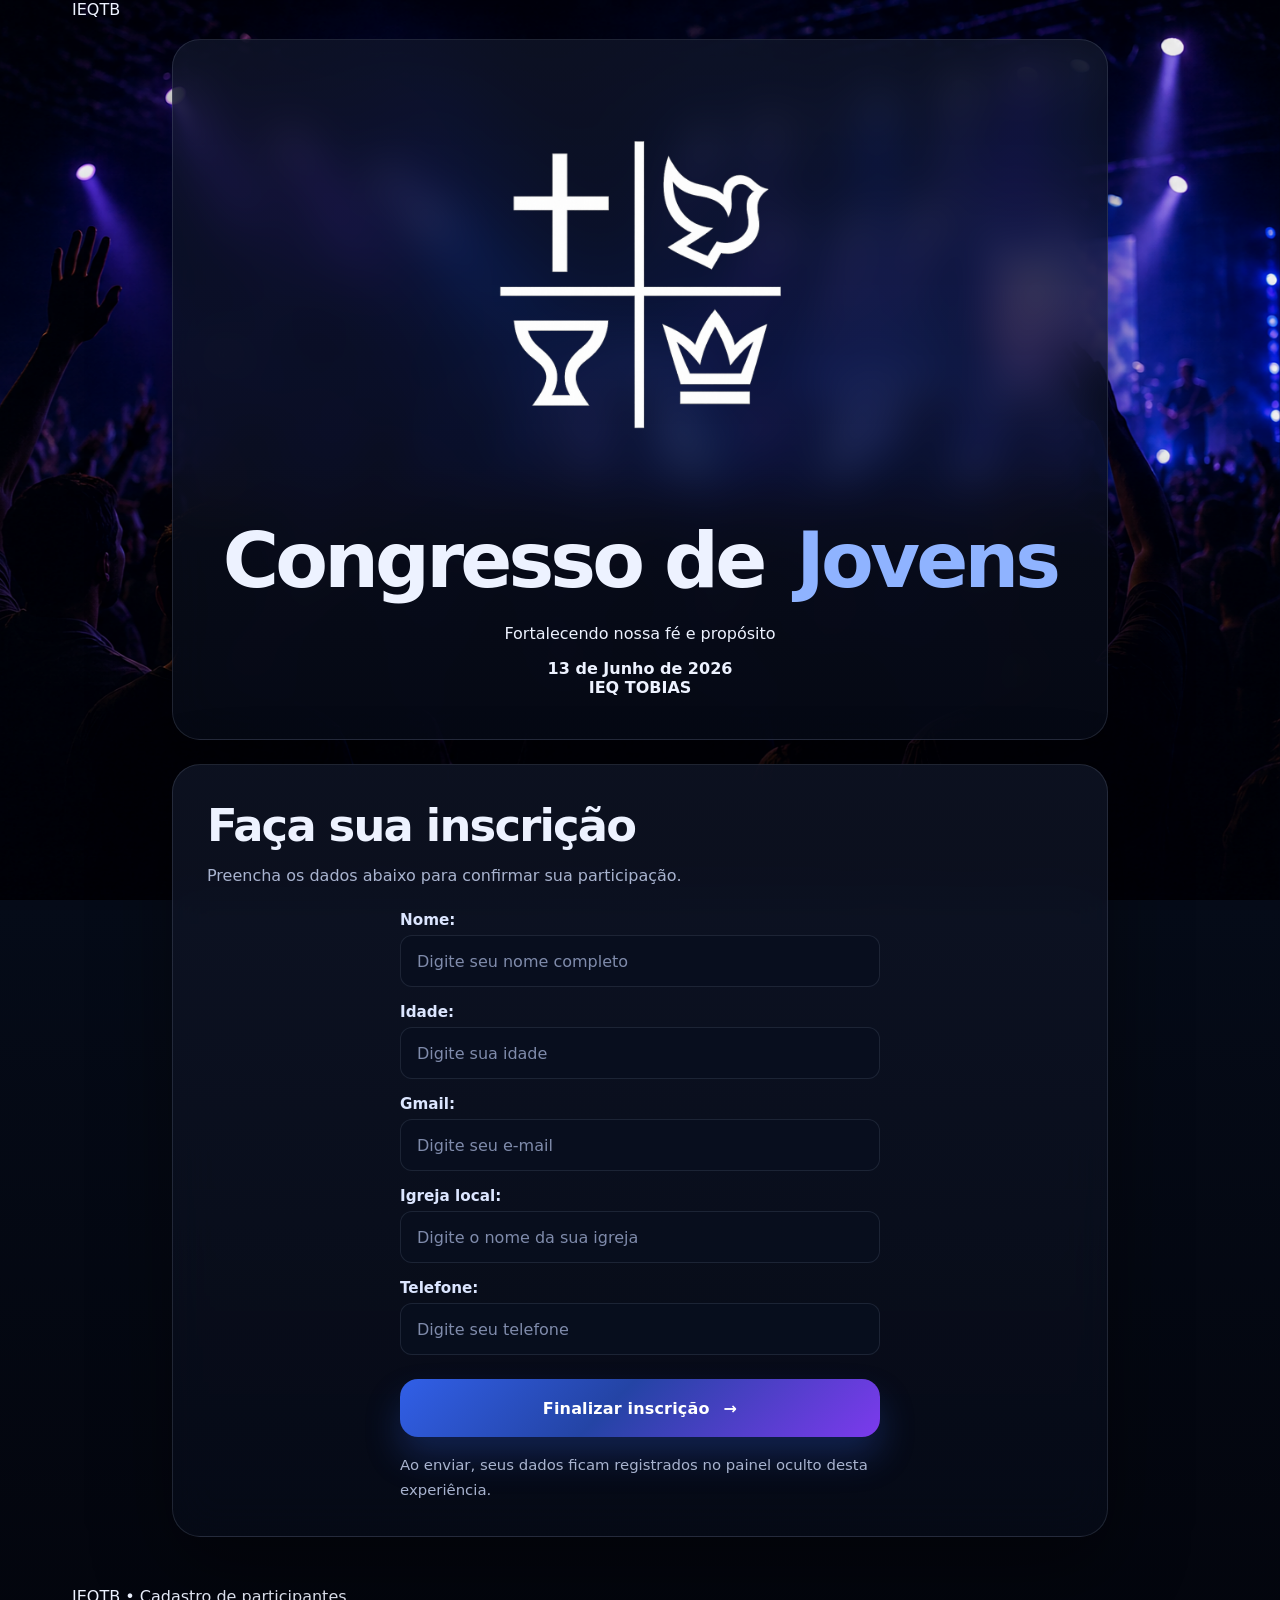
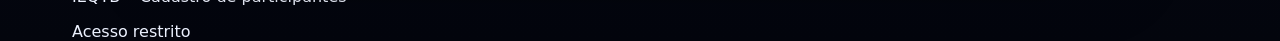
==== index.html @ 0e0d868d "Publish index.html" ====
<!DOCTYPE html>
<html lang="pt-BR">
  <head>
    <meta charset="UTF-8" />
    <meta name="viewport" content="width=device-width, initial-scale=1.0" />
    <title>IEQTB | Congresso de Jovens</title>
    <meta name="description" content="Cadastro de participantes do Congresso de Jovens da IEQTB." />
    <meta name="theme-color" content="#050816" />
    <link rel="preconnect" href="https://images.unsplash.com" />
    <link rel="stylesheet" href="./styles.css" />
  </head>
  <body>
    <div class="page-shell">
      <div class="bg-overlay"></div>
      <div class="ambient ambient-1"></div>
      <div class="ambient ambient-2"></div>

<header class="topbar">
<a class="brand" href="#inicio" aria-label="IEQTB">
          <div class="brand-copy">
            <span class="brand-kicker">IEQTB</span>
          </div>
        </a>
      </header>

      <main id="inicio" class="layout">
        <section class="hero glass" id="evento" aria-labelledby="hero-title">
<div class="hero-badge">

          <img src="./LOGOMARCA.png" alt="Logomarca IEQTB" class="hero-logo" />

          <h1 class="hero-title" id="hero-title">
            Congresso de <span>Jovens</span>
          </h1>

          <p class="hero-subtitle">Fortalecendo nossa fé e propósito</p>

          <div class="event-details" aria-label="Informações do evento">
            <article class="event-chip">
              <span class="event-icon" data-icon="📅" aria-hidden="true"></span>
              <div>
                <strong>13 de Junho de 2026</strong>
              </div>
            </article>

            <span class="event-divider" aria-hidden="true"></span>

            <article class="event-chip">
              <span class="event-icon" data-icon="📍" aria-hidden="true"></span>
              <div>
                <strong>IEQ TOBIAS</strong>
              </div>
            </article>
          </div>
        </section>

        <section class="panel glass" id="inscricao" aria-labelledby="form-title">
          <h2 class="section-title" id="form-title">
            Faça sua <span>inscrição</span>
          </h2>

          <p class="panel-description">
            Preencha os dados abaixo para confirmar sua participação.
          </p>

<form id="registrationForm" class="registration-form" novalidate>
            <div class="form-group">
              <label for="name">Nome:</label>
              <div class="input-wrap">
                <input id="name" name="name" type="text" placeholder="Digite seu nome completo" autocomplete="name" required />
              </div>
            </div>

            <div class="form-group">
              <label for="age">Idade:</label>
              <div class="input-wrap">
                <input id="age" name="age" type="number" min="1" max="120" placeholder="Digite sua idade" inputmode="numeric" required />
              </div>
            </div>

            <div class="form-group">
              <label for="email">Gmail:</label>
              <div class="input-wrap">
                <input id="email" name="email" type="email" placeholder="Digite seu e-mail" autocomplete="email" required />
              </div>
            </div>

            <div class="form-group">
              <label for="church">Igreja local:</label>
              <div class="input-wrap">
                <input id="church" name="church" type="text" placeholder="Digite o nome da sua igreja" autocomplete="organization" required />
              </div>
            </div>

            <div class="form-group">
              <label for="phone">Telefone:</label>
              <div class="input-wrap">
                <input id="phone" name="phone" type="tel" placeholder="Digite seu telefone" autocomplete="tel" required />
              </div>
            </div>

            <button class="submit-button" type="submit">
              Finalizar inscrição
              <span aria-hidden="true">→</span>
            </button>

            <p class="form-note">
              Ao enviar, seus dados ficam registrados no painel oculto desta experiência.
            </p>
          </form>

          <div class="success-box" id="successBox" hidden aria-live="polite">
            <div class="success-badge">✓</div>
            <strong>Sua inscrição foi concluída, esperamos por você!</strong>
            <p>Haverá atualizações e lembretes enviados conforme as informações salvas.</p>
          </div>
        </section>
      </main>

      <footer class="footer">
        <p>IEQTB • Cadastro de participantes</p>
        <a class="admin-link" href="./admin.html">Acesso restrito</a>
      </footer>
    </div>

    <script type="module" src="./app.js"></script>
  </body>
</html>
---- styles.css ----
:root {
  --bg: #040711;
  --bg-2: #071224;
  --glass: rgba(9, 15, 31, 0.62);
  --glass-strong: rgba(13, 20, 41, 0.82);
  --border: rgba(148, 163, 184, 0.18);
  --border-strong: rgba(96, 165, 250, 0.32);
  --text: #edf2ff;
  --muted: #a8b3cf;
  --muted-2: #7f8bab;
  --primary: #4f7cff;
  --primary-2: #7c3aed;
  --success: #84cc16;
  --danger: #fb7185;
  --shadow: 0 30px 80px rgba(0, 0, 0, 0.42);
  --shadow-soft: 0 14px 40px rgba(0, 0, 0, 0.24);
  --radius-xl: 28px;
  --radius-lg: 22px;
  --radius-md: 16px;
  --radius-sm: 12px;
  --max-width: 1200px;
}

* {
  box-sizing: border-box;
}

html {
  scroll-behavior: smooth;
}

body {
  margin: 0;
  min-height: 100vh;
  font-family: Inter, ui-sans-serif, system-ui, -apple-system, BlinkMacSystemFont, "Segoe UI", sans-serif;
  color: var(--text);
  background:
    radial-gradient(circle at top, rgba(79, 124, 255, 0.15), transparent 32%),
    linear-gradient(180deg, #040711 0%, #050b18 55%, #03050d 100%);
  overflow-x: hidden;
}

body::before {
  content: "";
  position: fixed;
  inset: 0;
  z-index: -3;
  background-image: url("./backgroundpc.png");
  background-size: cover;
  background-position: center;
}

/* Mobile: use different background */
@media (max-width: 768px) {
  body::before {
    background-image: url("./backgroundmobile.png");
  }
}

/* Hero Logo - tamanho reducido e centralizado */
.hero-logo {
  max-width: 50%;
  height: auto;
  display: block;
  margin-left: auto;
  margin-right: auto;
}

/* Centralizar conteúdo do hero-badge - apenas para desktop */
@media (min-width: 769px) {
  .hero-badge {
    display: flex;
    flex-direction: column;
    align-items: center;
  }
}

body::after {
  content: "";
  position: fixed;
  inset: 0;
  z-index: -2;
  background: rgba(0, 0, 0, 0.05);
}

a {
  color: inherit;
  text-decoration: none;
}

button,
input {
  font: inherit;
}

button {
  border: 0;
  cursor: pointer;
}

img {
  display: block;
  max-width: 100%;
}

.page-shell {
  position: relative;
  min-height: 100vh;
  isolation: isolate;
}

.bg-overlay {
  position: fixed;
  inset: 0;
  z-index: -1;
  background: transparent;
  pointer-events: none;
}

.ambient {
  display: none;
}

.topbar,
.footer {
  max-width: var(--max-width);
  width: 100%;
  margin: 0 auto;
  padding: 0 clamp(16px, 4vw, 32px);
}

.layout {
  max-width: 1000px;
  margin: 0 auto;
  padding: 20px clamp(16px, 4vw, 32px) 34px;
  display: grid;
  gap: 24px;
  place-items: center;
}

.glass {
  position: relative;
  background: linear-gradient(180deg, rgba(16, 22, 40, 0.76), rgba(7, 12, 25, 0.72));
  border: 1px solid var(--border);
  box-shadow: var(--shadow);
  backdrop-filter: blur(22px);
  -webkit-backdrop-filter: blur(22px);
}

.hero,
.panel,
.info-card {
  border-radius: var(--radius-xl);
  width: 100%;
}

.hero {
  overflow: hidden;
  padding: clamp(24px, 4vw, 42px);
  text-align: center;
}

.hero::before {
  display: none;
}

.hero-badge {
  position: relative;
  z-index: 1;
}

.pill {
  display: inline-flex;
  align-items: center;
  gap: 10px;
  padding: 10px 14px;
  border-radius: 999px;
  background: rgba(79, 124, 255, 0.12);
  border: 1px solid rgba(79, 124, 255, 0.22);
  color: #d7e1ff;
  font-size: 0.92rem;
  box-shadow: inset 0 1px 0 rgba(255, 255, 255, 0.08);
}

.pill-dot {
  width: 10px;
  height: 10px;
  border-radius: 999px;
  background: linear-gradient(180deg, #7dd3fc, #4f7cff);
  box-shadow: 0 0 18px rgba(79, 124, 255, 0.8);
}

.hero h1 {
  position: relative;
  z-index: 1;
  margin: 18px 0 10px;
  font-size: clamp(2.4rem, 6vw, 4.9rem);
  line-height: 0.95;
  letter-spacing: -0.05em;
}

.hero h1 span {
  display: inline;
  margin-left: 10px;
  color: #8fb3ff;
  font-size: inherit;
  font-weight: inherit;
  line-height: inherit;
}

.hero-text {
  position: relative;
  z-index: 1;
  max-width: 62ch;
  margin: 0;
  color: var(--muted);
  font-size: 1.02rem;
  line-height: 1.75;
}

.hero-stats {
  position: relative;
  z-index: 1;
  display: grid;
  grid-template-columns: repeat(3, minmax(0, 1fr));
  gap: 14px;
  margin-top: 28px;
}

.stat-card {
  display: flex;
  align-items: flex-start;
  gap: 14px;
  padding: 16px;
  border-radius: var(--radius-md);
  background: rgba(7, 13, 28, 0.54);
  border: 1px solid rgba(148, 163, 184, 0.14);
}

.stat-card strong,
.info-card h3,
.panel h2,
.success-box strong {
  display: block;
  line-height: 1.2;
}

.stat-card p,
.info-card p,
.panel-description,
.form-note,
.hero-highlight li,
.success-box p {
  color: var(--muted);
  line-height: 1.65;
}

.stat-icon,
.field-icon,
.info-icon {
  display: inline-grid;
  place-items: center;
  flex: 0 0 auto;
  width: 42px;
  height: 42px;
  border-radius: 14px;
  background: linear-gradient(180deg, rgba(79, 124, 255, 0.24), rgba(124, 58, 237, 0.12));
  border: 1px solid rgba(129, 140, 248, 0.24);
  color: #cfe0ff;
}

.stat-icon,
.info-icon {
  font-size: 1.2rem;
}

.hero-highlight {
  position: relative;
  z-index: 1;
  margin-top: 24px;
  padding: 18px 18px 16px;
  border-radius: var(--radius-lg);
  background: rgba(4, 9, 22, 0.42);
  border: 1px solid rgba(148, 163, 184, 0.14);
}

.hero-highlight-title,
.section-kicker {
  margin: 0 0 8px;
  color: #a8c2ff;
  font-size: 0.88rem;
  letter-spacing: 0.18em;
  text-align: center;
}

.hero-highlight ul {
  margin: 0;
  padding-left: 18px;
  display: grid;
  gap: 8px;
}

.panel {
  padding: clamp(20px, 4vw, 34px);
}

.panel-head {
  display: flex;
  align-items: flex-start;
  justify-content: space-between;
  gap: 16px;
}

.panel h2 {
  margin: 0;
  font-size: clamp(1.8rem, 4vw, 2.8rem);
  letter-spacing: -0.04em;
}

.live-counter {
  display: grid;
  justify-items: center;
  gap: 3px;
  min-width: 118px;
  padding: 14px 16px;
  border-radius: 18px;
  background: rgba(4, 9, 22, 0.42);
  border: 1px solid rgba(148, 163, 184, 0.14);
}

.live-counter-number {
  font-size: 2rem;
  font-weight: 800;
  color: #d6e3ff;
}

.live-counter-label {
  color: var(--muted);
  font-size: 0.86rem;
}

.panel-description {
  margin: 10px 0 22px;
}

.registration-form {
  display: flex;
  flex-direction: column;
  gap: 16px;
  max-width: 480px;
  margin: 0 auto;
}

.form-group {
  display: flex;
  flex-direction: column;
  gap: 6px;
}

.form-group label {
  color: #dce6ff;
  font-weight: 600;
  font-size: 0.95rem;
}

.input-wrap {
  display: flex;
  align-items: center;
  gap: 10px;
  min-height: 52px;
  padding: 0 14px;
  border-radius: 12px;
  background: rgba(9, 15, 31, 0.88);
  border: 1px solid rgba(148, 163, 184, 0.15);
  transition: 160ms ease;
}

.input-wrap:focus-within {
  border-color: rgba(79, 124, 255, 0.42);
  box-shadow: 0 0 0 4px rgba(79, 124, 255, 0.12);
}

.input-icon {
  font-size: 1.1rem;
  width: 24px;
  text-align: center;
}

.input-wrap input {
  flex: 1;
  min-width: 0;
  height: 100%;
  border: 0;
  background: transparent;
  color: var(--text);
  outline: none;
  font-size: 1rem;
}

.input-wrap input::placeholder {
  color: var(--muted-2);
}

.submit-button {
  margin-top: 8px;
  display: inline-flex;
  align-items: center;
  justify-content: center;
  gap: 14px;
  min-height: 58px;
  padding: 0 22px;
  border-radius: 18px;
  color: white;
  font-weight: 700;
  font-size: 1rem;
  letter-spacing: 0.01em;
  background: linear-gradient(135deg, #315fe7 0%, #2444a5 44%, #7c3aed 100%);
  box-shadow: 0 20px 35px rgba(49, 95, 231, 0.26);
  transition: transform 160ms ease, box-shadow 160ms ease, filter 160ms ease;
}

.submit-button:hover,
.submit-button:focus-visible {
  transform: translateY(-1px);
  box-shadow: 0 24px 42px rgba(49, 95, 231, 0.34);
  filter: brightness(1.04);
  outline: none;
}

.form-note {
  margin: 0;
  font-size: 0.93rem;
}

.success-box {
  margin-top: 18px;
  padding: 22px;
  border-radius: 22px;
  background: linear-gradient(180deg, rgba(8, 23, 14, 0.72), rgba(6, 18, 11, 0.92));
  border: 1px solid rgba(132, 204, 22, 0.32);
  text-align: center;
}

.success-badge {
  display: inline-grid;
  place-items: center;
  width: 54px;
  height: 54px;
  margin-bottom: 12px;
  border-radius: 999px;
  background: rgba(132, 204, 22, 0.14);
  color: #a3e635;
  font-size: 1.5rem;
  border: 1px solid rgba(132, 204, 22, 0.3);
}

.success-box strong {
  font-size: 1.3rem;
  color: #dcfce7;
}

.success-box p {
  margin: 8px 0 0;
}

.content-grid {
  display: grid;
  grid-template-columns: repeat(3, minmax(0, 1fr));
  gap: 18px;
}

.info-card {
  padding: 22px;
}

.info-icon {
  margin-bottom: 14px;
}

.info-card h3 {
  margin: 0 0 8px;
  font-size: 1.15rem;
}

.info-card p {
  margin: 0;
}

.admin-footer {
  max-width: var(--max-width);
  margin: 0 auto;
  padding: 0 clamp(16px, 4vw, 32px);
}

/* resto do CSS permanece igual... */
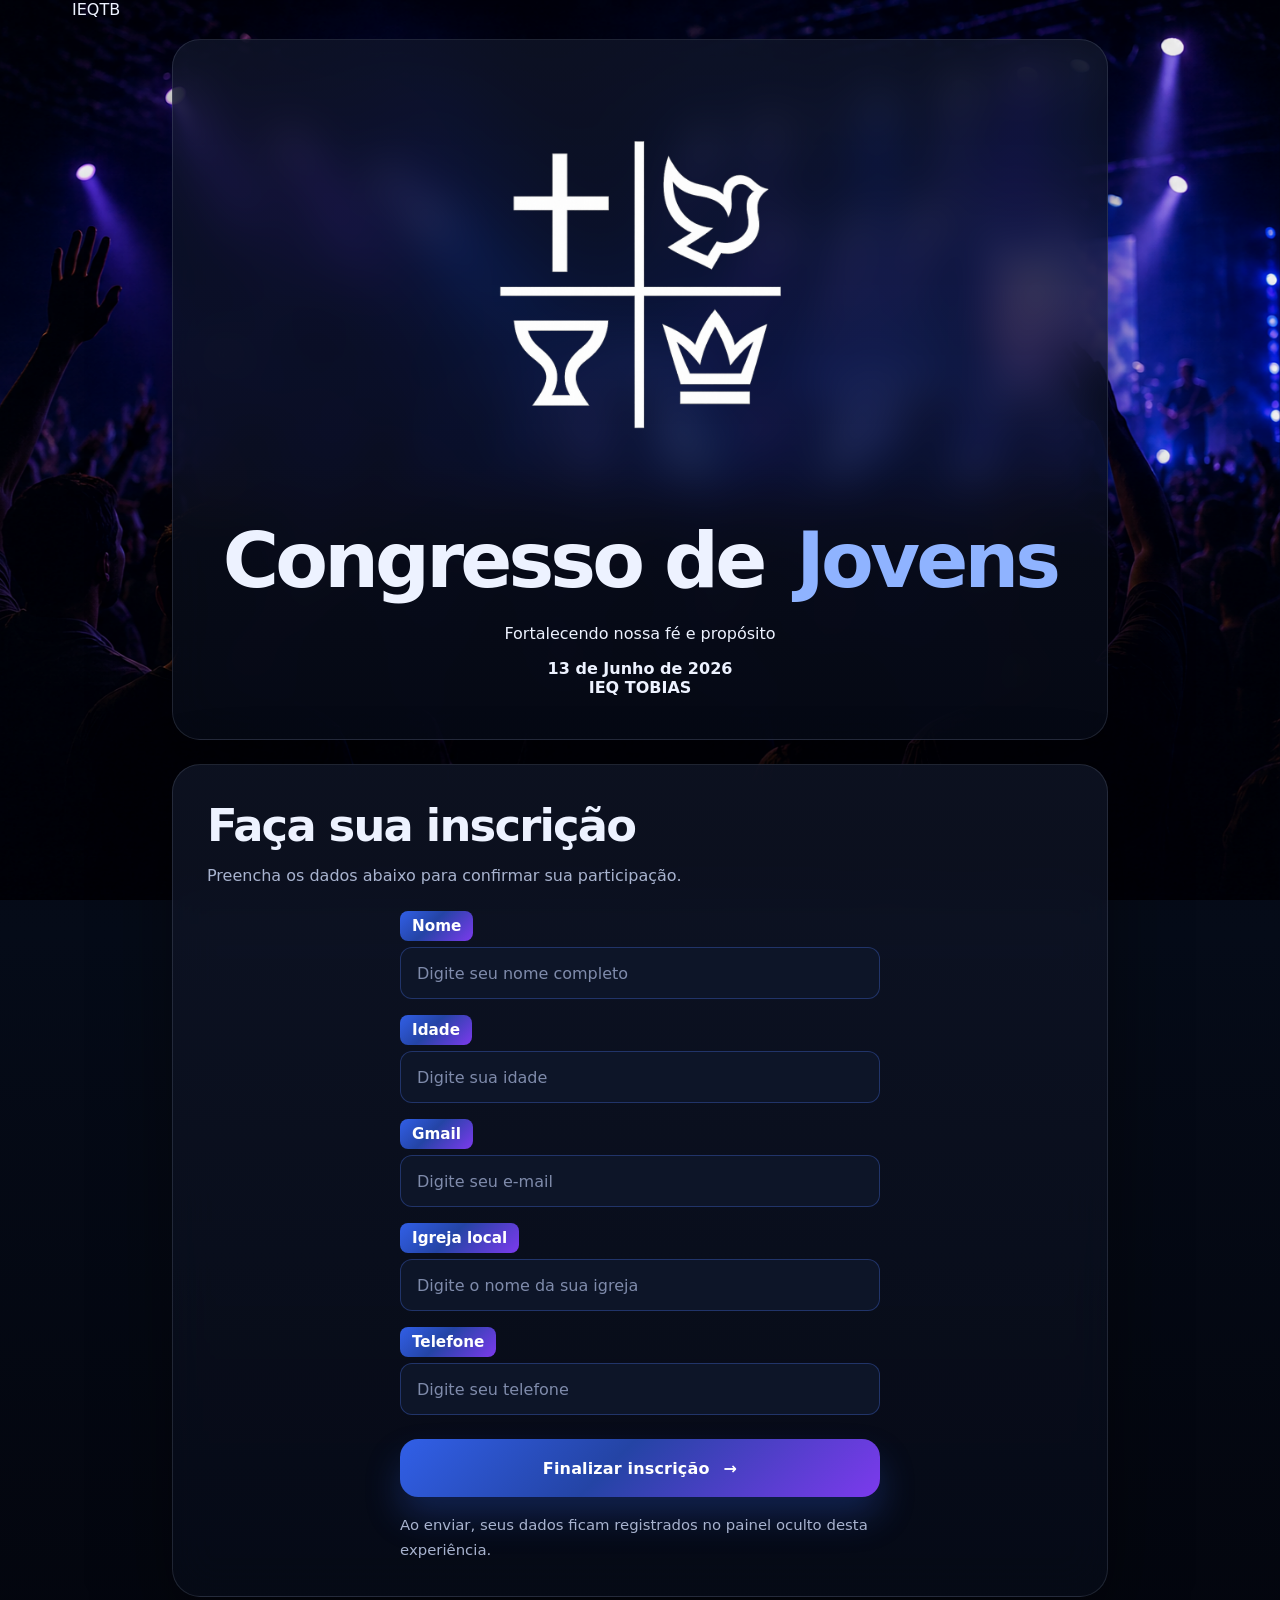
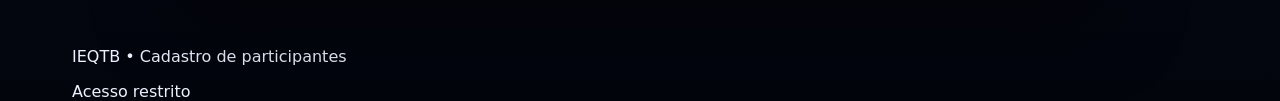
==== commit dd5c73c4: "Publish index.html" ====
--- a/index.html
+++ b/index.html
@@ -64,36 +64,36 @@
           </p>
 
 <form id="registrationForm" class="registration-form" novalidate>
-            <div class="form-group">
-              <label for="name">Nome:</label>
+<div class="form-group">
+              <label for="name">Nome</label>
               <div class="input-wrap">
                 <input id="name" name="name" type="text" placeholder="Digite seu nome completo" autocomplete="name" required />
               </div>
             </div>
 
             <div class="form-group">
-              <label for="age">Idade:</label>
+              <label for="age">Idade</label>
               <div class="input-wrap">
                 <input id="age" name="age" type="number" min="1" max="120" placeholder="Digite sua idade" inputmode="numeric" required />
               </div>
             </div>
 
             <div class="form-group">
-              <label for="email">Gmail:</label>
+              <label for="email">Gmail</label>
               <div class="input-wrap">
                 <input id="email" name="email" type="email" placeholder="Digite seu e-mail" autocomplete="email" required />
               </div>
             </div>
 
             <div class="form-group">
-              <label for="church">Igreja local:</label>
+              <label for="church">Igreja local</label>
               <div class="input-wrap">
                 <input id="church" name="church" type="text" placeholder="Digite o nome da sua igreja" autocomplete="organization" required />
               </div>
             </div>
 
             <div class="form-group">
-              <label for="phone">Telefone:</label>
+              <label for="phone">Telefone</label>
               <div class="input-wrap">
                 <input id="phone" name="phone" type="tel" placeholder="Digite seu telefone" autocomplete="tel" required />
               </div>
--- a/styles.css
+++ b/styles.css
@@ -358,20 +358,24 @@
 }
 
 .form-group label {
-  color: #dce6ff;
+  color: #fff;
   font-weight: 600;
   font-size: 0.95rem;
+  padding: 6px 12px;
+  border-radius: 8px;
+  background: linear-gradient(135deg, #315fe7 0%, #2444a5 44%, #7c3aed 100%);
+  display: inline-block;
+  width: fit-content;
 }
 
 .input-wrap {
   display: flex;
   align-items: center;
-  gap: 10px;
   min-height: 52px;
   padding: 0 14px;
   border-radius: 12px;
-  background: rgba(9, 15, 31, 0.88);
-  border: 1px solid rgba(148, 163, 184, 0.15);
+  background: #0d1528;
+  border: 1px solid rgba(79, 124, 255, 0.3);
   transition: 160ms ease;
 }
 
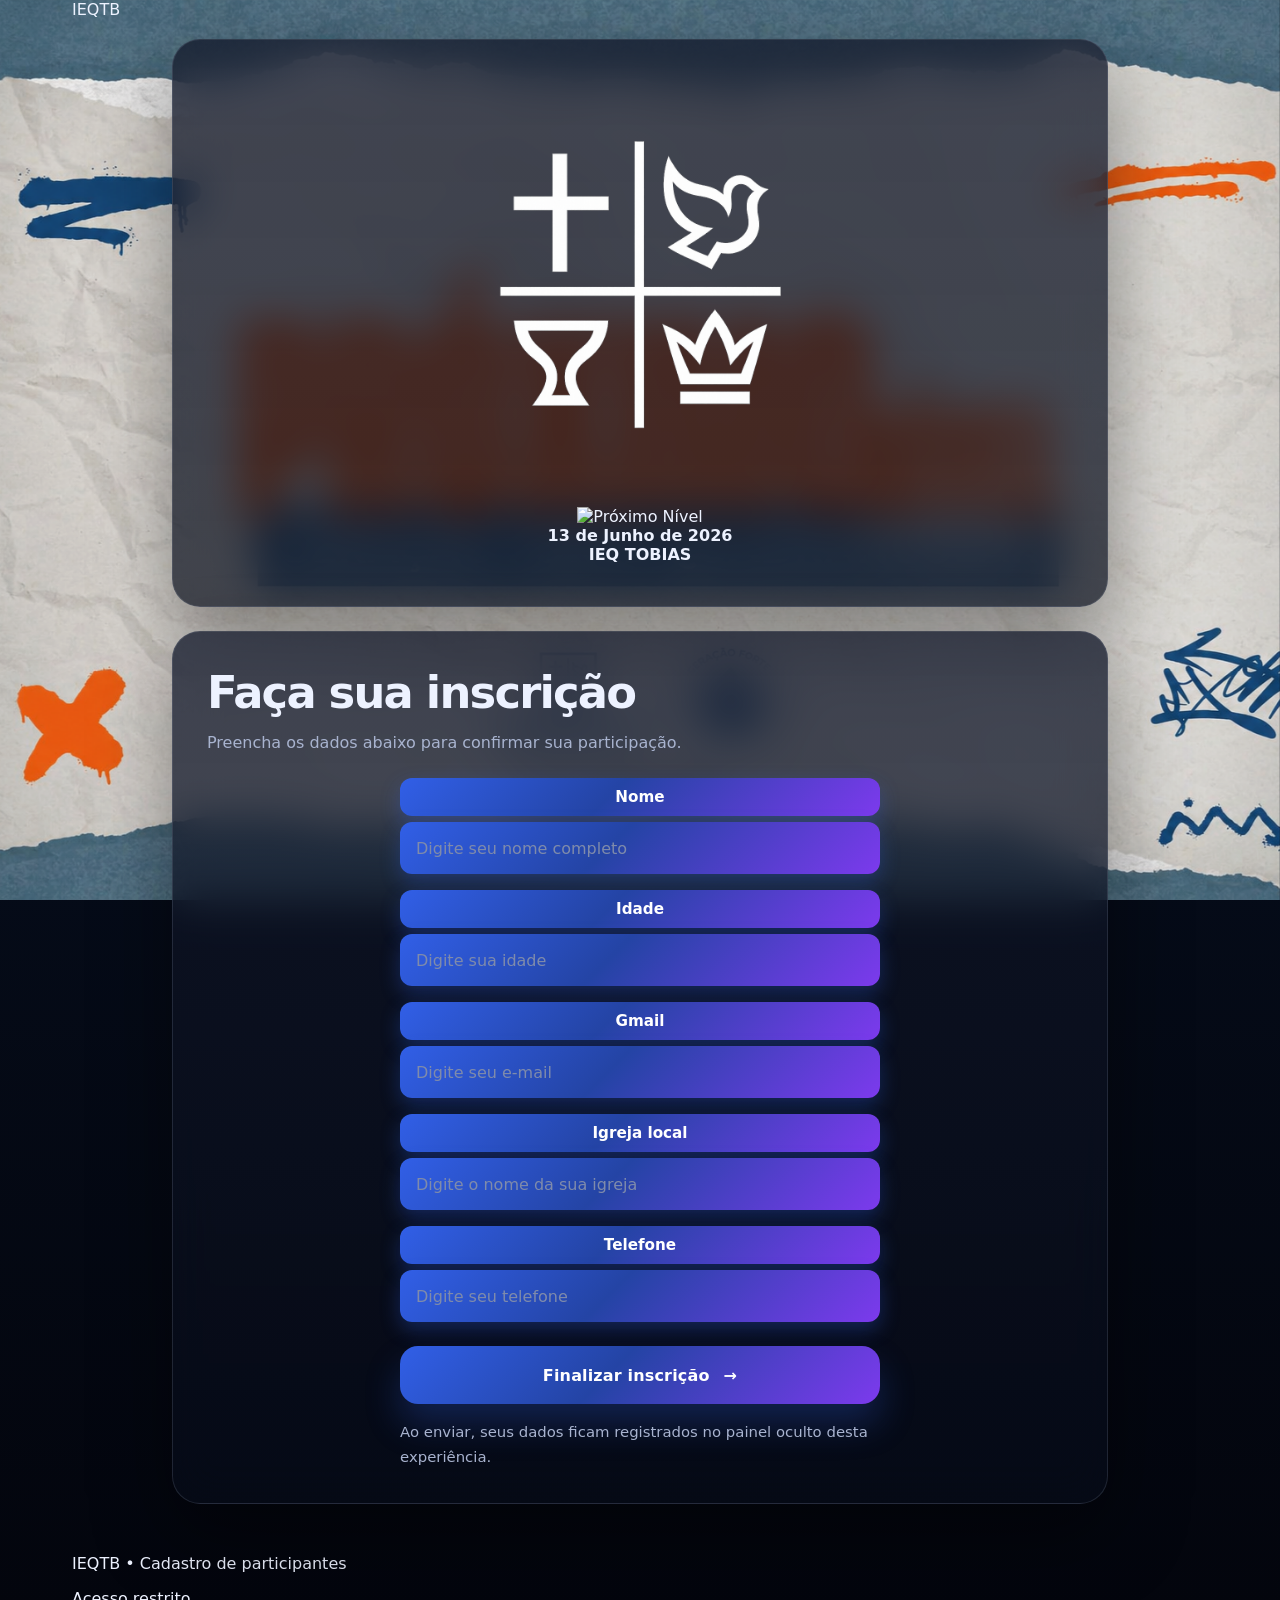
==== commit d4b96b2a: "Publish index.html" ====
--- a/index.html
+++ b/index.html
@@ -29,11 +29,7 @@
 
           <img src="./LOGOMARCA.png" alt="Logomarca IEQTB" class="hero-logo" />
 
-          <h1 class="hero-title" id="hero-title">
-            Congresso de <span>Jovens</span>
-          </h1>
-
-          <p class="hero-subtitle">Fortalecendo nossa fé e propósito</p>
+<img src="./proximo nivel.png" alt="Próximo Nível" class="hero-title-image" />
 
           <div class="event-details" aria-label="Informações do evento">
             <article class="event-chip">
--- a/styles.css
+++ b/styles.css
@@ -359,13 +359,15 @@
 
 .form-group label {
   color: #fff;
-  font-weight: 600;
+  font-weight: 700;
   font-size: 0.95rem;
-  padding: 6px 12px;
-  border-radius: 8px;
+  padding: 10px 16px;
+  border-radius: 12px;
   background: linear-gradient(135deg, #315fe7 0%, #2444a5 44%, #7c3aed 100%);
+  box-shadow: 0 8px 20px rgba(49, 95, 231, 0.3);
   display: inline-block;
-  width: fit-content;
+  width: 100%;
+  text-align: center;
 }
 
 .input-wrap {
@@ -374,14 +376,14 @@
   min-height: 52px;
   padding: 0 14px;
   border-radius: 12px;
-  background: #0d1528;
-  border: 1px solid rgba(79, 124, 255, 0.3);
-  transition: 160ms ease;
-}
-
-.input-wrap:focus-within {
-  border-color: rgba(79, 124, 255, 0.42);
-  box-shadow: 0 0 0 4px rgba(79, 124, 255, 0.12);
+  background: linear-gradient(135deg, #315fe7 0%, #2444a5 44%, #7c3aed 100%);
+  box-shadow: 0 8px 20px rgba(49, 95, 231, 0.3);
+  transition: transform 160ms ease, box-shadow 160ms ease;
+}
+
+.input-wrap:has(input:focus) {
+  transform: translateY(-2px);
+  box-shadow: 0 12px 28px rgba(49, 95, 231, 0.4);
 }
 
 .input-icon {
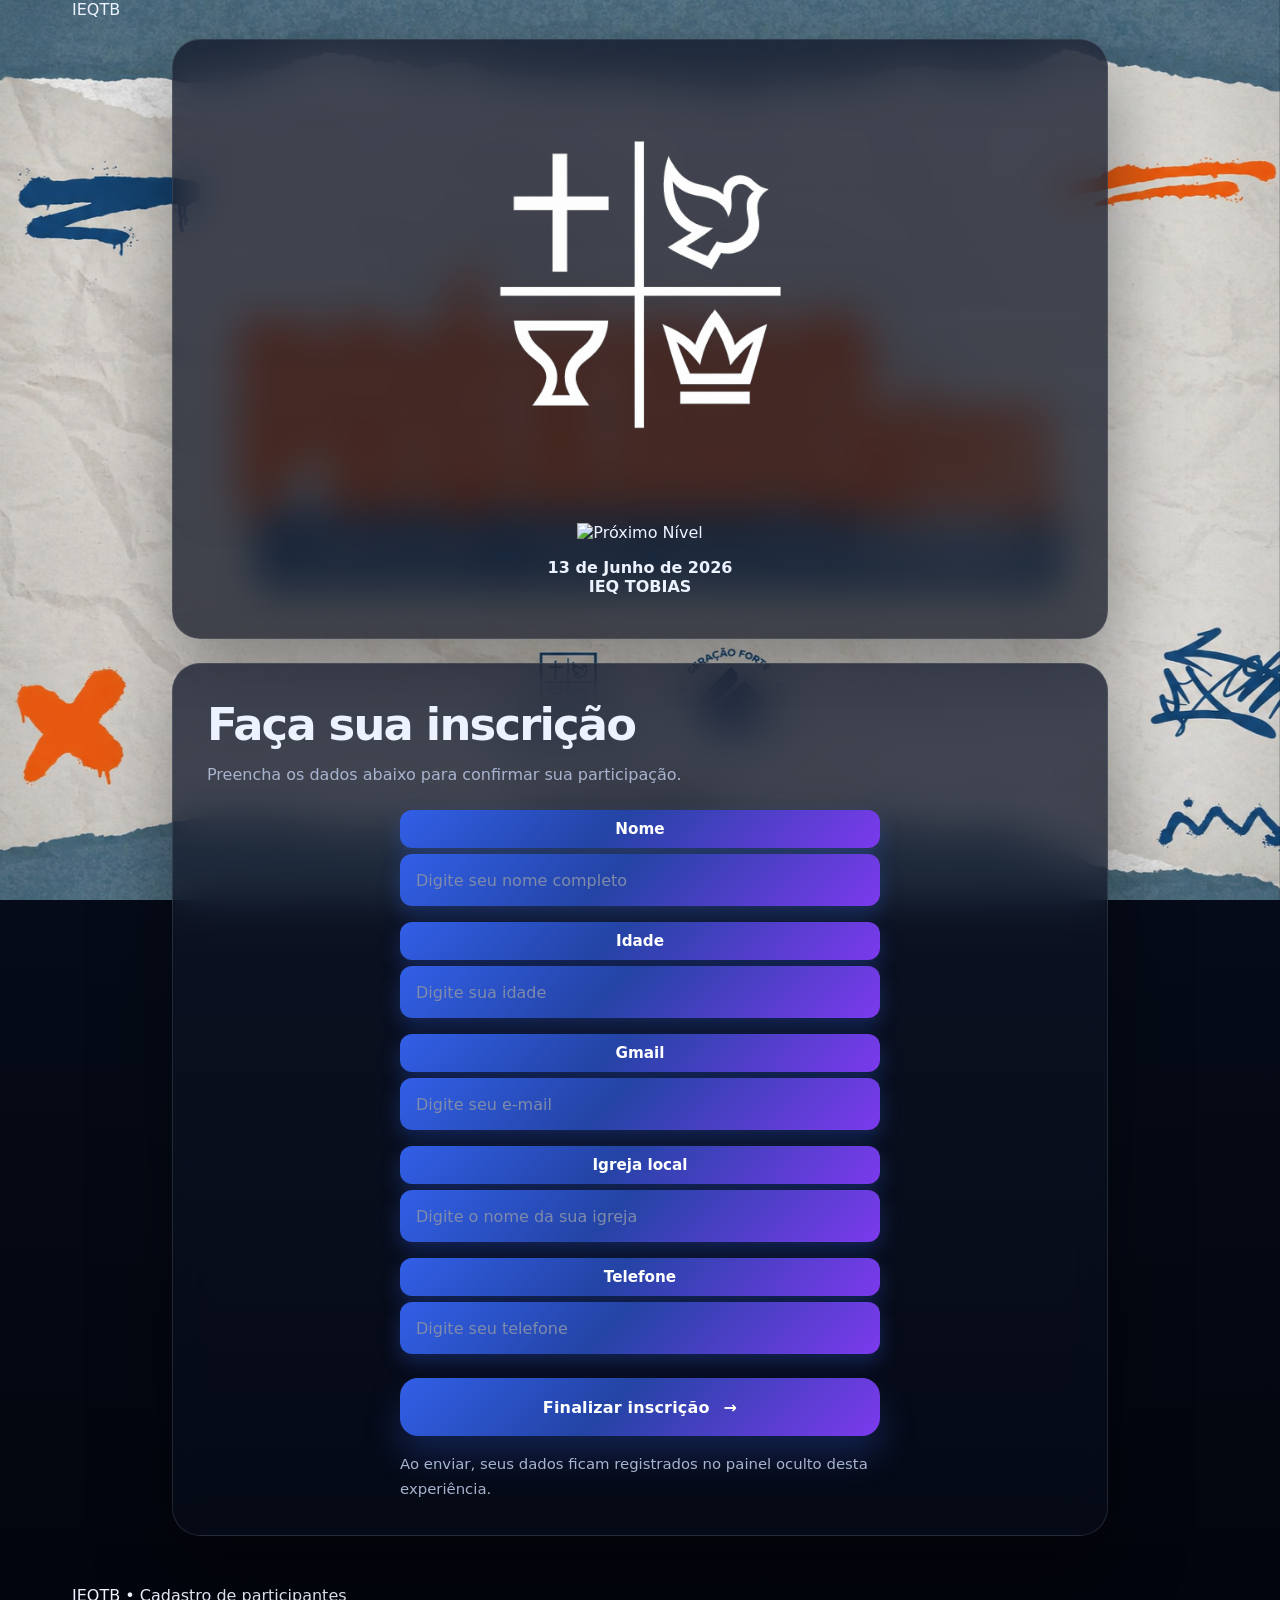
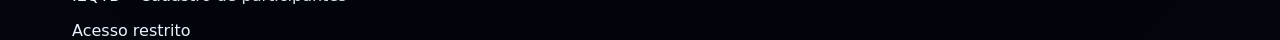
==== commit 8588942e: "Publish index.html" ====
--- a/index.html
+++ b/index.html
@@ -29,7 +29,7 @@
 
           <img src="./LOGOMARCA.png" alt="Logomarca IEQTB" class="hero-logo" />
 
-<img src="./proximo nivel.png" alt="Próximo Nível" class="hero-title-image" />
+<img src="./proximonivel.png" alt="Próximo Nível" class="hero-title-image" />
 
           <div class="event-details" aria-label="Informações do evento">
             <article class="event-chip">
--- a/styles.css
+++ b/styles.css
@@ -66,6 +66,14 @@
   margin-right: auto;
 }
 
+/* Próximo Nível image */
+.hero-title-image {
+  max-width: 80%;
+  height: auto;
+  display: block;
+  margin: 16px auto;
+}
+
 /* Centralizar conteúdo do hero-badge - apenas para desktop */
 @media (min-width: 769px) {
   .hero-badge {
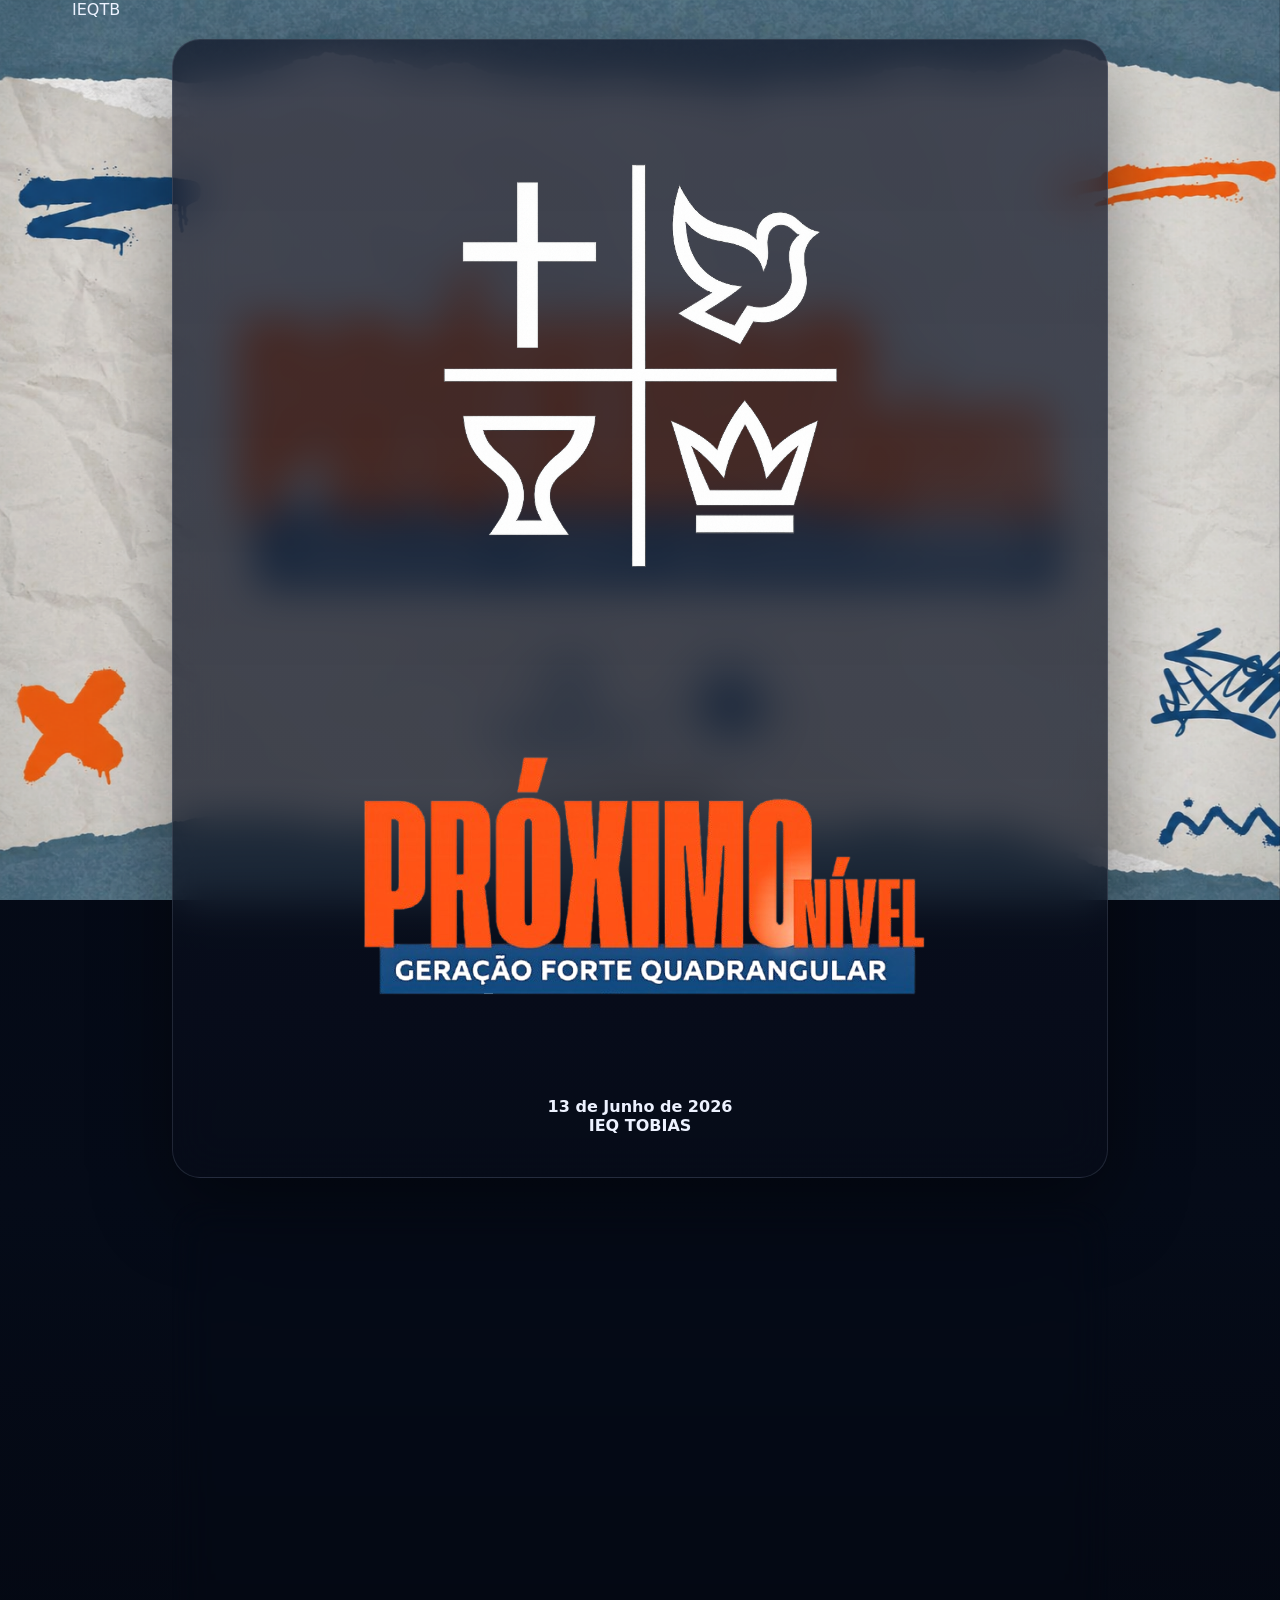
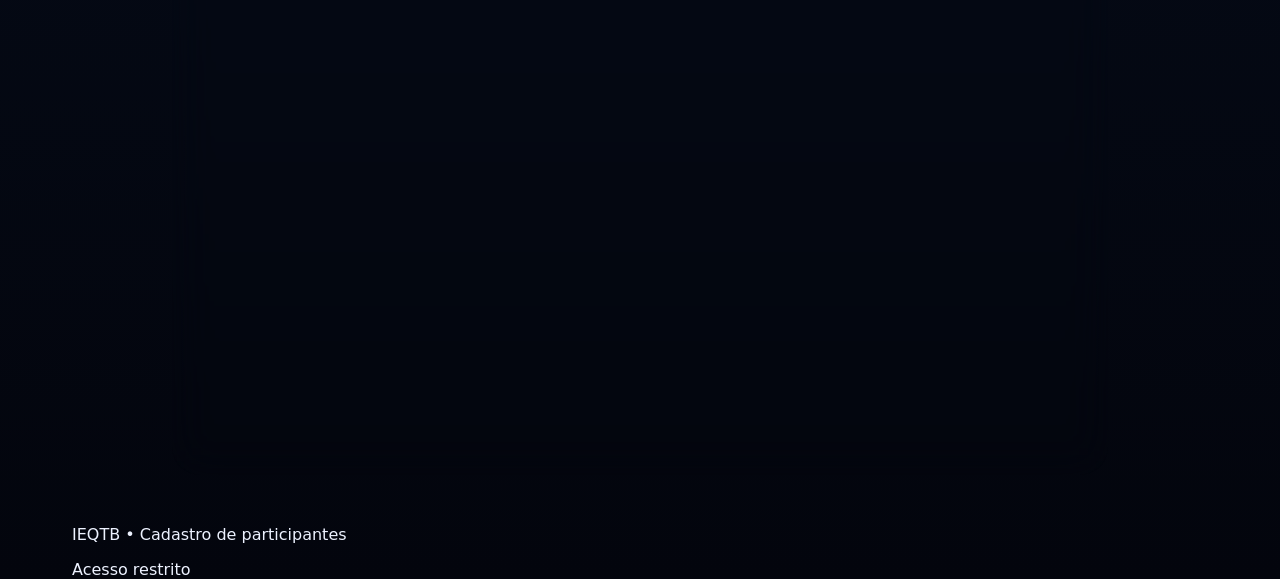
==== commit 7839222a: "Publish index.html" ====
--- a/index.html
+++ b/index.html
@@ -119,6 +119,9 @@
       </footer>
     </div>
 
-    <script type="module" src="./app.js"></script>
+<script type="module">
+  import './app.js';
+</script>
+
   </body>
 </html>
--- a/styles.css
+++ b/styles.css
@@ -23,6 +23,14 @@
 
 * {
   box-sizing: border-box;
+  max-width: 100vw;
+}
+
+html, body {
+  overflow-x: hidden;
+  max-width: 100vw;
+  margin: 0;
+  padding: 0;
 }
 
 html {
@@ -57,21 +65,33 @@
   }
 }
 
-/* Hero Logo - tamanho reducido e centralizado */
+/* Hero Logo - agora maior e independente */
 .hero-logo {
-  max-width: 50%;
+  max-width: 70%;
   height: auto;
   display: block;
   margin-left: auto;
   margin-right: auto;
-}
-
-/* Próximo Nível image */
+  margin-bottom: 0;
+}
+
+/* Próximo Nível image - colado no logo */
 .hero-title-image {
   max-width: 80%;
   height: auto;
   display: block;
-  margin: 16px auto;
+  margin: 0 auto 0;
+}
+
+/* Mobile: separado as imágenes */
+@media (max-width: 768px) {
+  .hero-logo {
+    margin-bottom: 16px;
+  }
+  
+  .hero-title-image {
+    margin-top: 16px;
+  }
 }
 
 /* Centralizar conteúdo do hero-badge - apenas para desktop */
@@ -384,8 +404,8 @@
   min-height: 52px;
   padding: 0 14px;
   border-radius: 12px;
-  background: linear-gradient(135deg, #315fe7 0%, #2444a5 44%, #7c3aed 100%);
-  box-shadow: 0 8px 20px rgba(49, 95, 231, 0.3);
+  background: #1e2937;
+  border: 1px solid #374151;
   transition: transform 160ms ease, box-shadow 160ms ease;
 }
 
@@ -506,5 +526,208 @@
   padding: 0 clamp(16px, 4vw, 32px);
 }
 
-/* resto do CSS permanece igual... */
-
+/* ============ Mobile Responsive ============ */
+@media (max-width: 640px) {
+  html {
+    font-size: 15px;
+  }
+
+  .hero h1 {
+    font-size: 2rem;
+  }
+
+  .hero-stats {
+    grid-template-columns: 1fr;
+  }
+
+  .content-grid {
+    grid-template-columns: 1fr;
+  }
+
+  .panel-head {
+    flex-direction: column;
+    align-items: stretch;
+  }
+
+  .layout {
+    padding: 16px 12px 24px;
+    gap: 16px;
+  }
+
+  .panel {
+    padding: 20px 16px;
+  }
+
+  .registration-form {
+    gap: 12px;
+  }
+
+  .form-group label {
+    padding: 8px 12px;
+  }
+
+  .input-wrap {
+    min-height: 48px;
+  }
+
+  .submit-button {
+    min-height: 52px;
+    font-size: 0.95rem;
+  }
+}
+
+/* Admin Panel Mobile - Layout total */
+@media (max-width: 640px) {
+  .admin-page {
+    min-height: 100vh;
+  }
+
+  .admin-main {
+    width: 100%;
+    padding: 12px 0 24px;
+    gap: 16px;
+  }
+
+  .admin-hero {
+    padding: 16px;
+  }
+
+  .admin-hero h1 {
+    font-size: 1.4rem;
+    text-align: center;
+  }
+
+  .admin-hero p {
+    font-size: 0.9rem;
+  }
+
+  .admin-header {
+    flex-direction: column;
+    align-items: stretch;
+    gap: 12px;
+  }
+
+  .admin-stats {
+    display: flex;
+    justify-content: space-between;
+    gap: 8px;
+  }
+
+  .stat-card {
+    flex: 1;
+    padding: 10px 12px;
+    text-align: center;
+  }
+
+  .stat-card strong {
+    font-size: 1.2rem;
+  }
+
+  .stat-card span {
+    font-size: 0.75rem;
+  }
+
+  .panel-actions {
+    width: 100%;
+    justify-content: stretch;
+  }
+
+  .action-button {
+    flex: 1;
+    justify-content: center;
+  }
+
+  .search-box {
+    flex-direction: column;
+    width: 100%;
+  }
+
+  .search-field {
+    width: 100%;
+  }
+
+  /* Table responsive - scroll horizontal */
+  .table-wrap {
+    margin: 0 -16px;
+    padding: 0 16px;
+    overflow-x: auto;
+    -webkit-overflow-scrolling: touch;
+  }
+
+.registrations-table {
+    font-size: 0.8rem;
+    min-width: 0;
+    white-space: nowrap;
+  }
+
+  .registrations-table th,
+  .registrations-table td {
+    padding: 8px 6px;
+  }
+
+  .registration-name {
+    font-weight: 600;
+    font-size: 0.85rem;
+  }
+
+  .registration-email {
+    font-size: 0.75rem;
+  }
+
+  .delete-btn {
+    padding: 4px 8px;
+    font-size: 0.75rem;
+  }
+
+  /* Auth modal mobile */
+  .auth-card {
+    padding: 20px;
+    width: calc(100% - 24px);
+  }
+
+  .auth-card h2 {
+    font-size: 1.3rem;
+  }
+
+  .auth-field input {
+    min-height: 48px;
+    font-size: 1rem;
+  }
+
+  .auth-button {
+    min-height: 44px;
+    font-size: 0.9rem;
+  }
+}
+/* Registration table styles */
+.registration-name {
+  font-weight: 600;
+  display: block;
+}
+
+.registration-email {
+  color: var(--muted);
+  font-size: 0.9rem;
+  display: block;
+  margin-top: 2px;
+}
+
+.registration-date {
+  color: var(--muted);
+  font-size: 0.88rem;
+}
+
+.empty-state {
+  text-align: center;
+  padding: 42px 20px !important;
+  color: var(--muted);
+}
+
+.empty-state strong {
+  display: block;
+  font-size: 1.1rem;
+  margin-bottom: 6px;
+}
+
+/*剩下 CSS保持不变*/
+
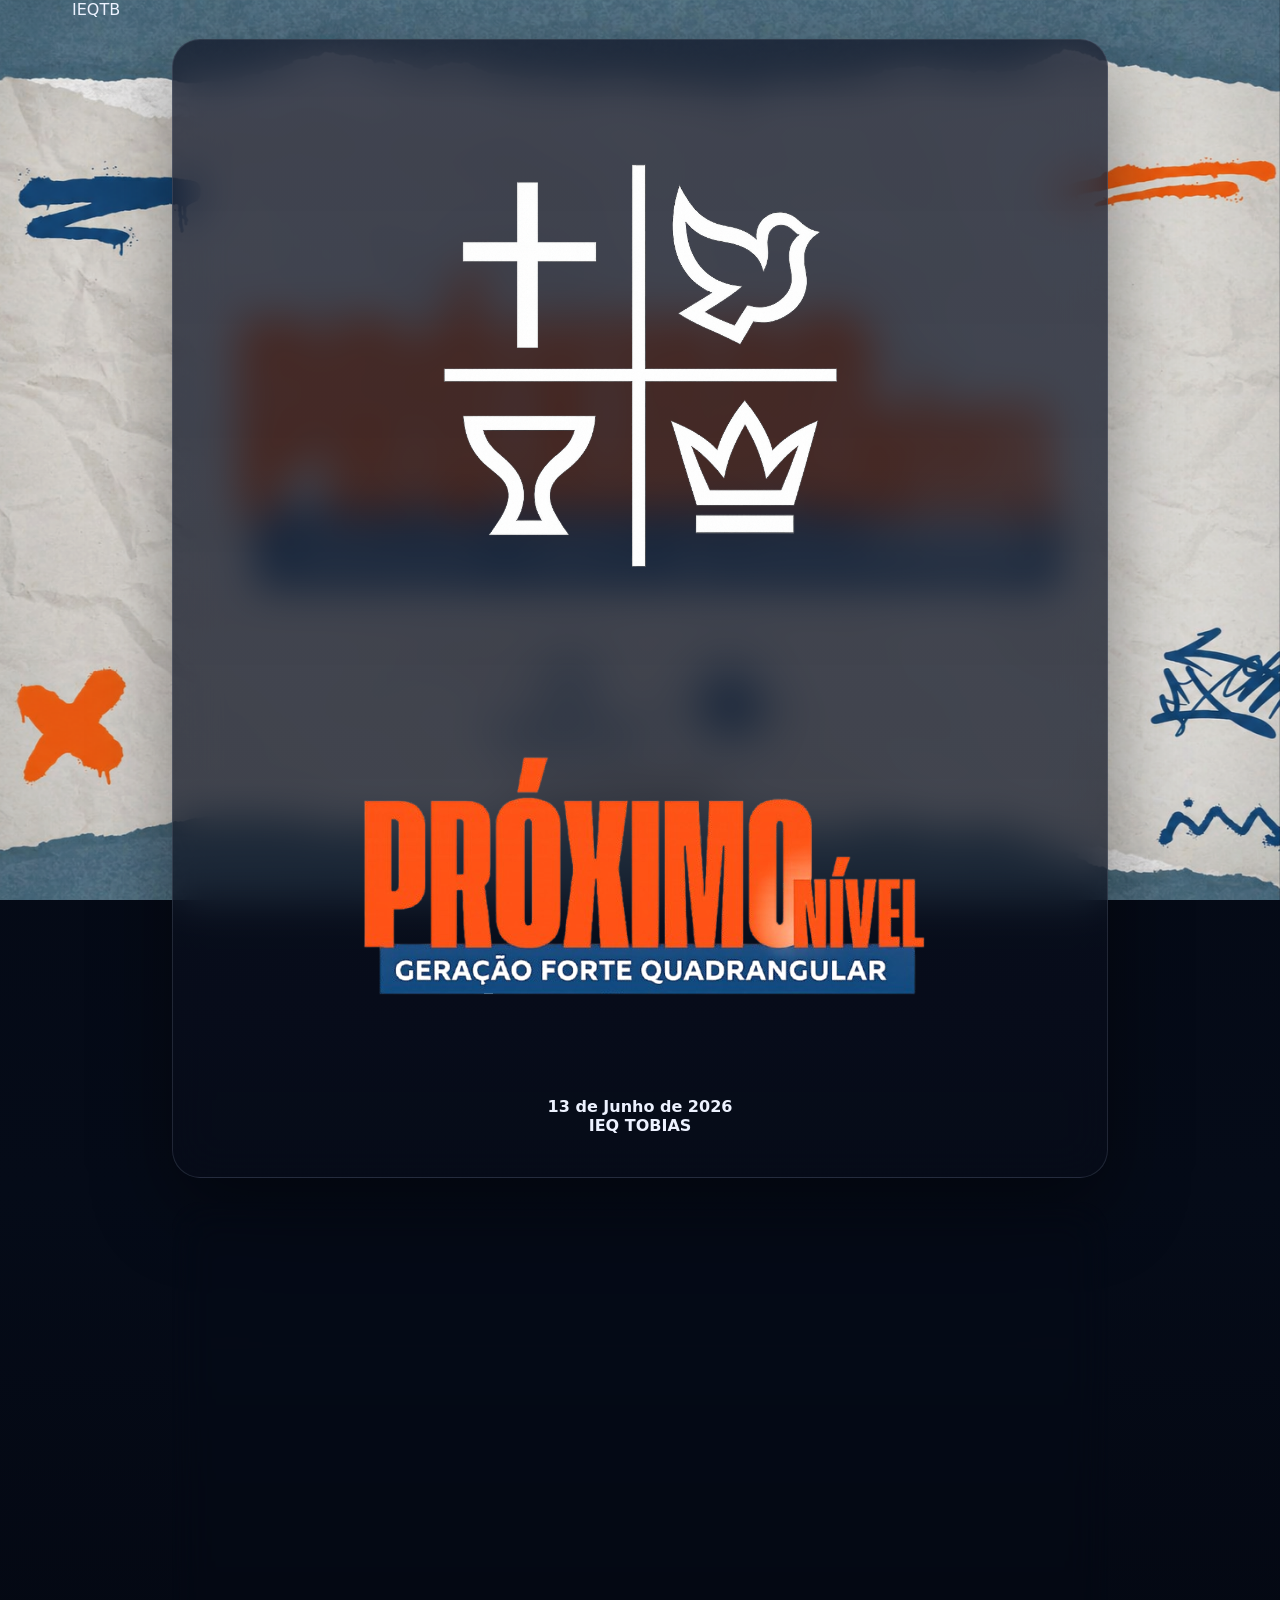
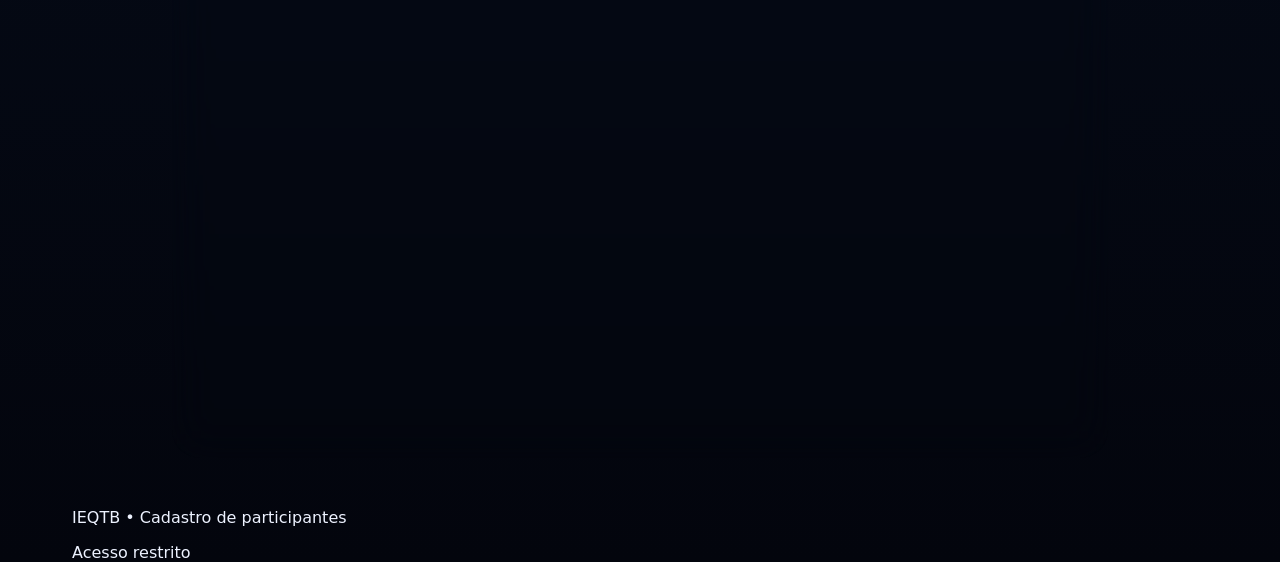
==== commit d7c71eeb: "Publish index.html" ====
--- a/index.html
+++ b/index.html
@@ -100,8 +100,7 @@
               <span aria-hidden="true">→</span>
             </button>
 
-            <p class="form-note">
-              Ao enviar, seus dados ficam registrados no painel oculto desta experiência.
+
             </p>
           </form>
 
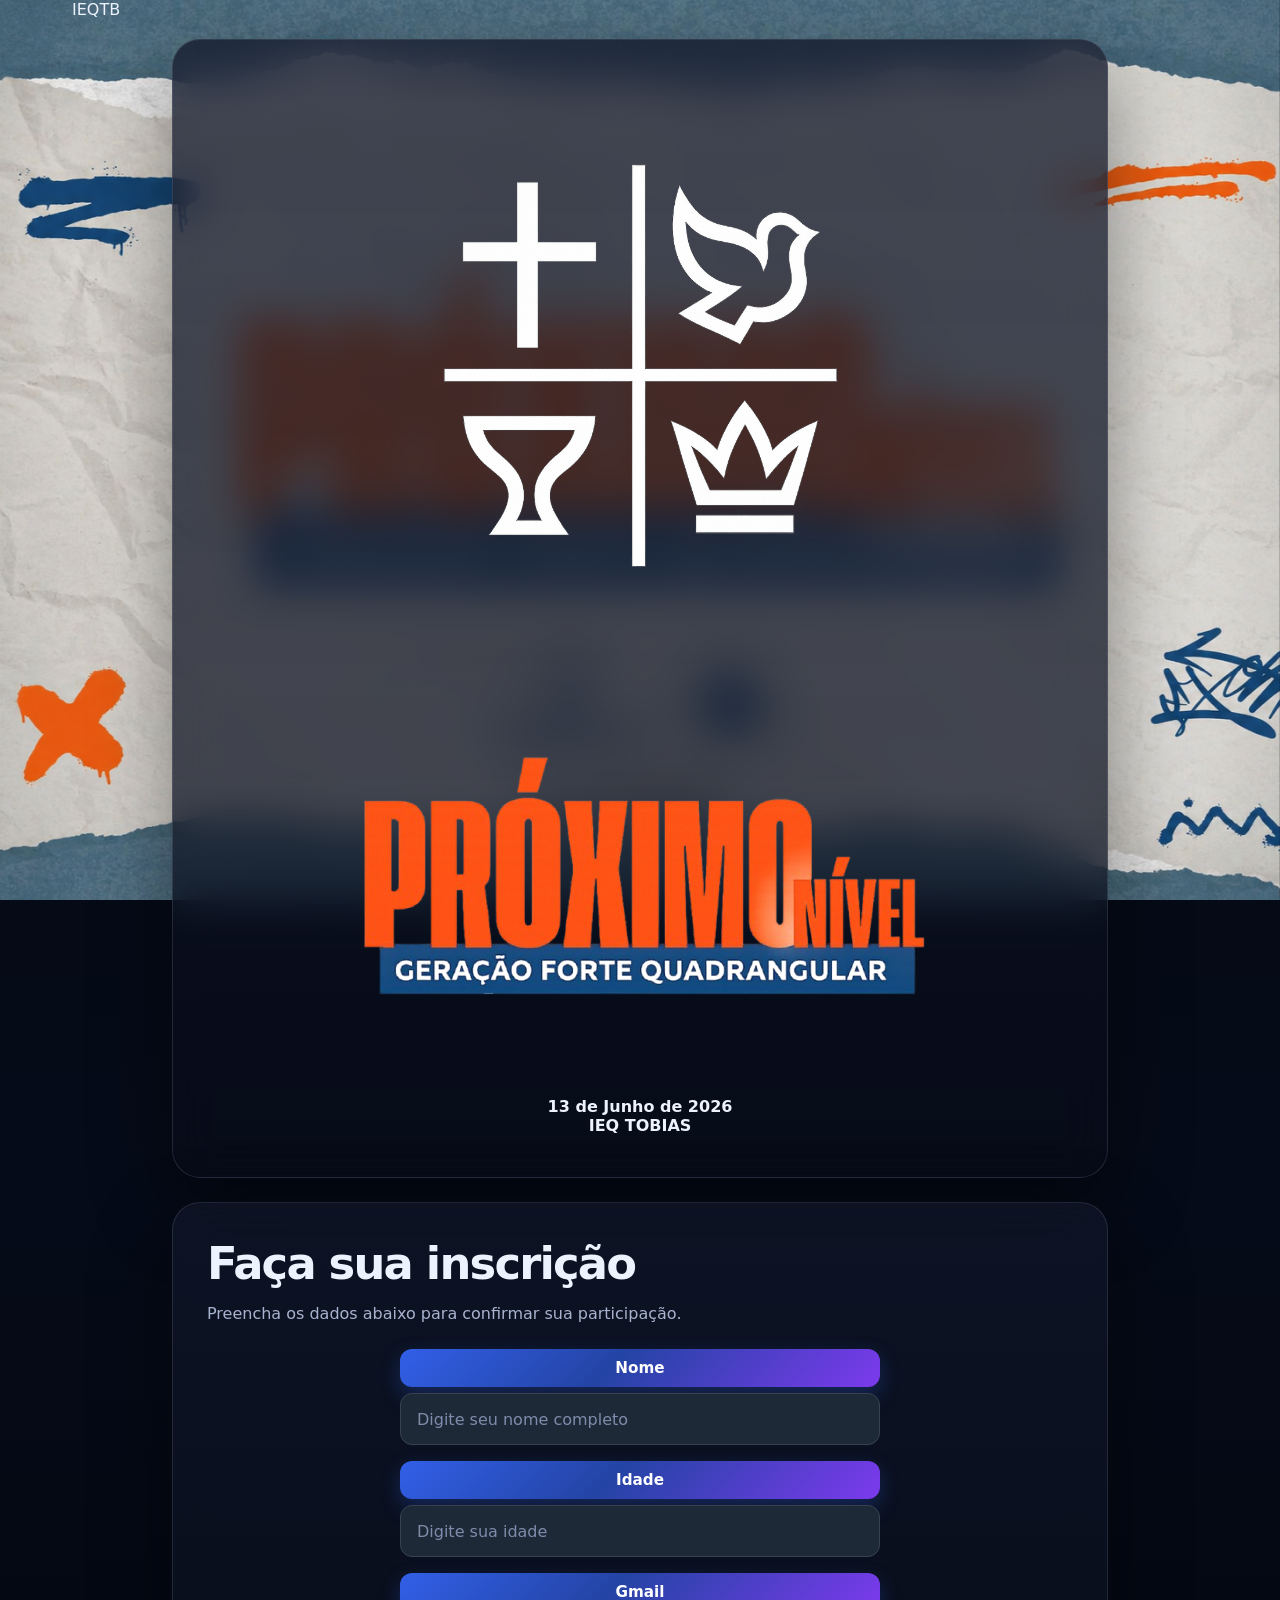
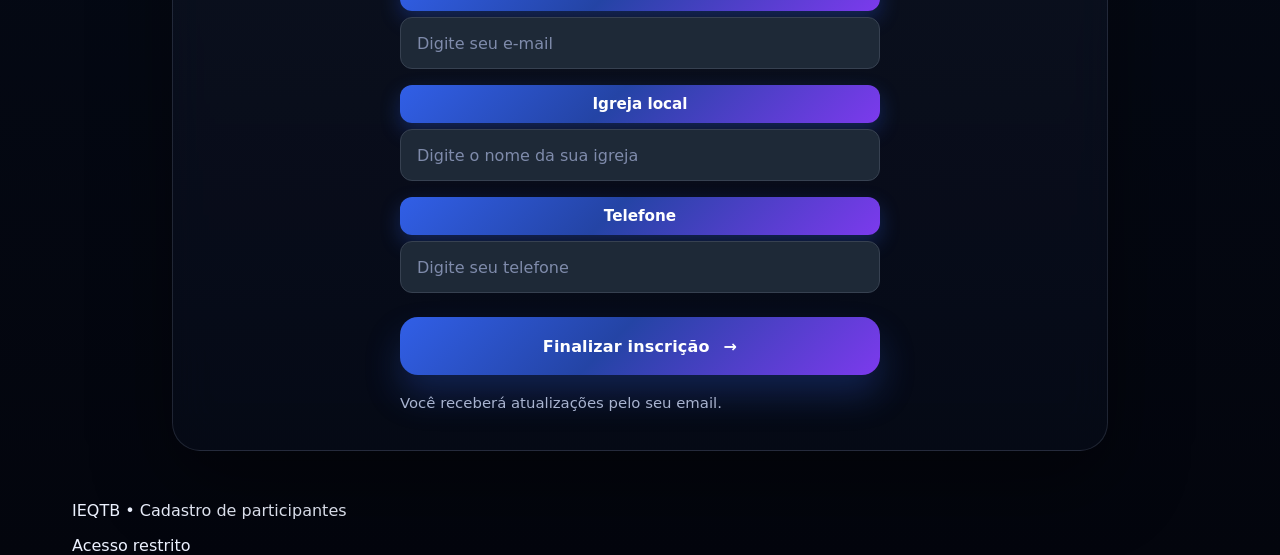
==== commit b0217bbc: "Publish index.html" ====
--- a/index.html
+++ b/index.html
@@ -8,6 +8,18 @@
     <meta name="theme-color" content="#050816" />
     <link rel="preconnect" href="https://images.unsplash.com" />
     <link rel="stylesheet" href="./styles.css" />
+    <!-- Open Graph / Social Preview -->
+    <meta property="og:title" content="IEQTB | Congresso de Jovens 2026" />
+    <meta property="og:description" content="Cadastro para o Congresso de Jovens IEQ Tobias Barreto - 13 de Junho 2026" />
+    <meta property="og:image" content="./CARTAZJOVENS.png" />
+    <meta property="og:url" content="https://seu-site.github.io/IEQTB" />
+    <meta property="og:type" content="website" />
+    
+    <!-- Twitter Card -->
+    <meta name="twitter:card" content="summary_large_image" />
+    <meta name="twitter:title" content="IEQTB | Congresso de Jovens 2026" />
+    <meta name="twitter:description" content="Cadastro para o Congresso de Jovens IEQ Tobias Barreto" />
+    <meta name="twitter:image" content="./CARTAZJOVENS.png" />
   </head>
   <body>
     <div class="page-shell">
@@ -100,7 +112,8 @@
               <span aria-hidden="true">→</span>
             </button>
 
-
+            <p class="form-note">
+              Você receberá atualizações pelo seu email.
             </p>
           </form>
 
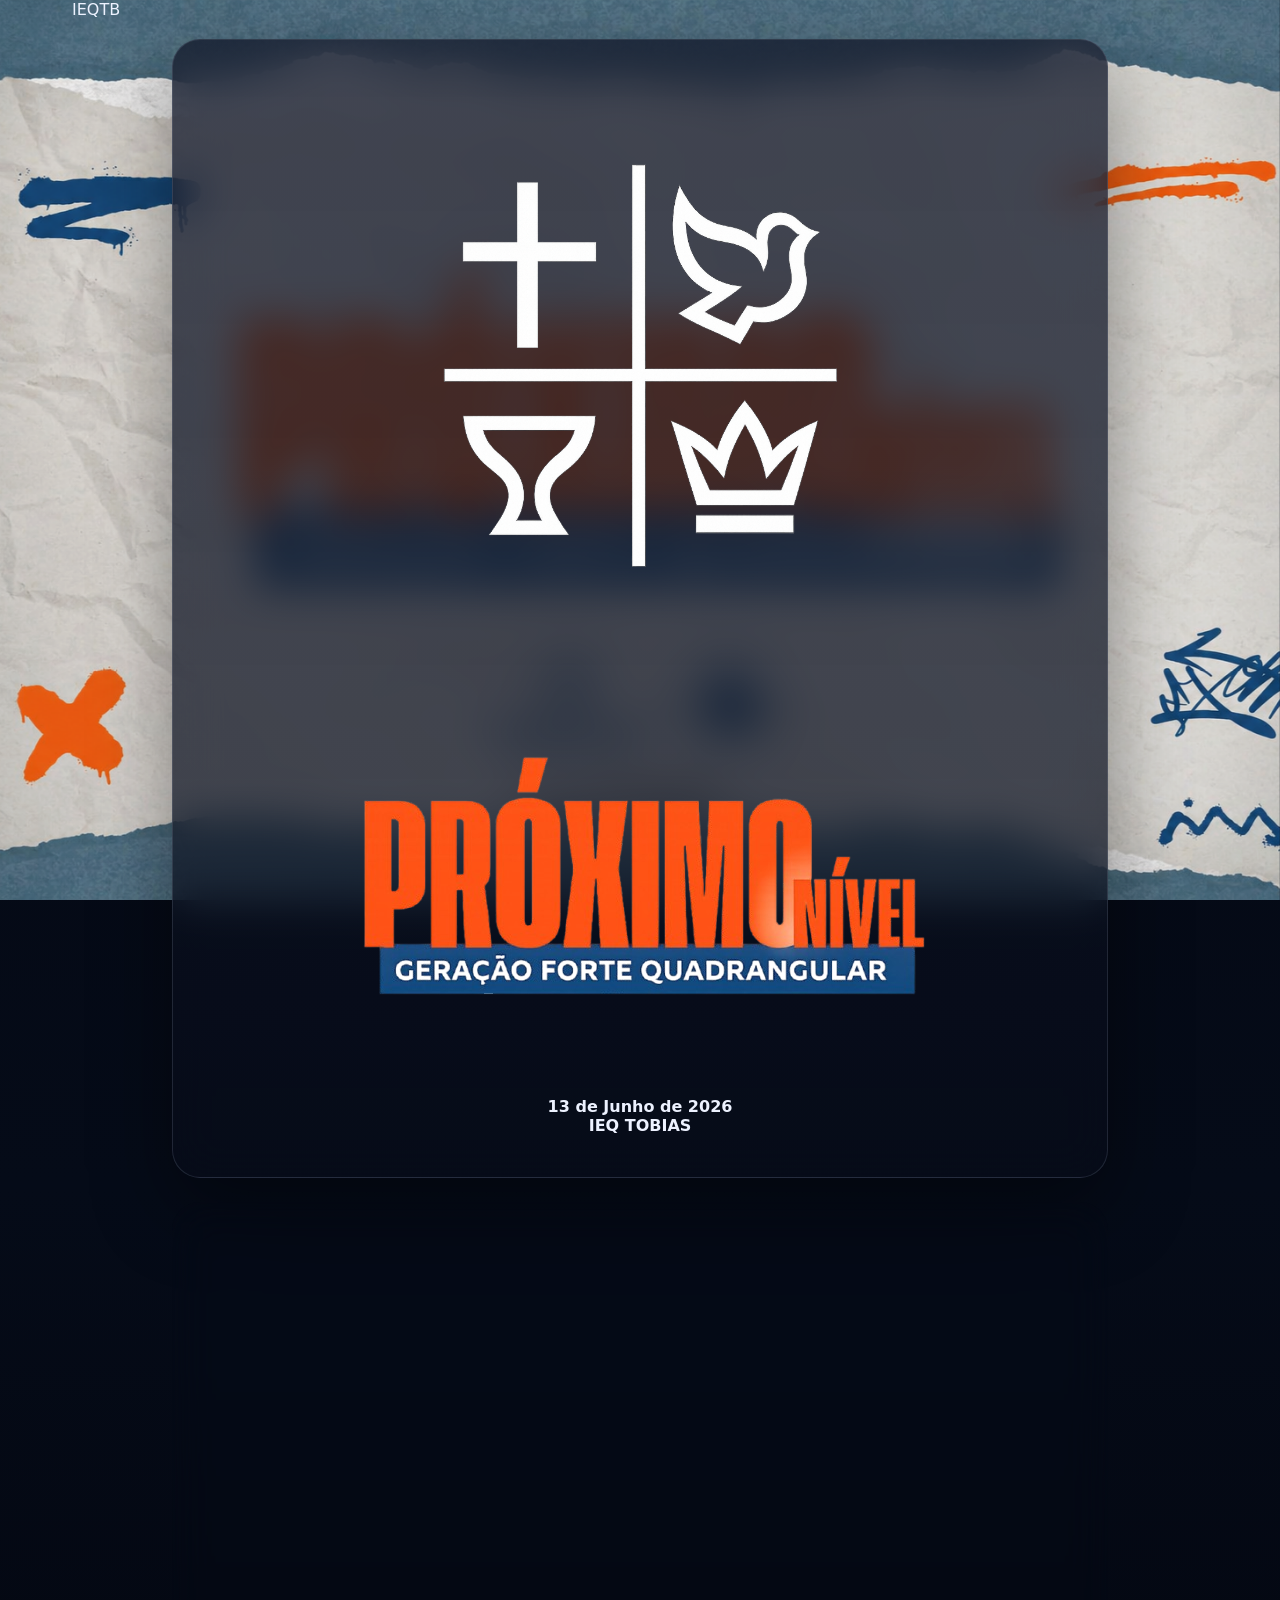
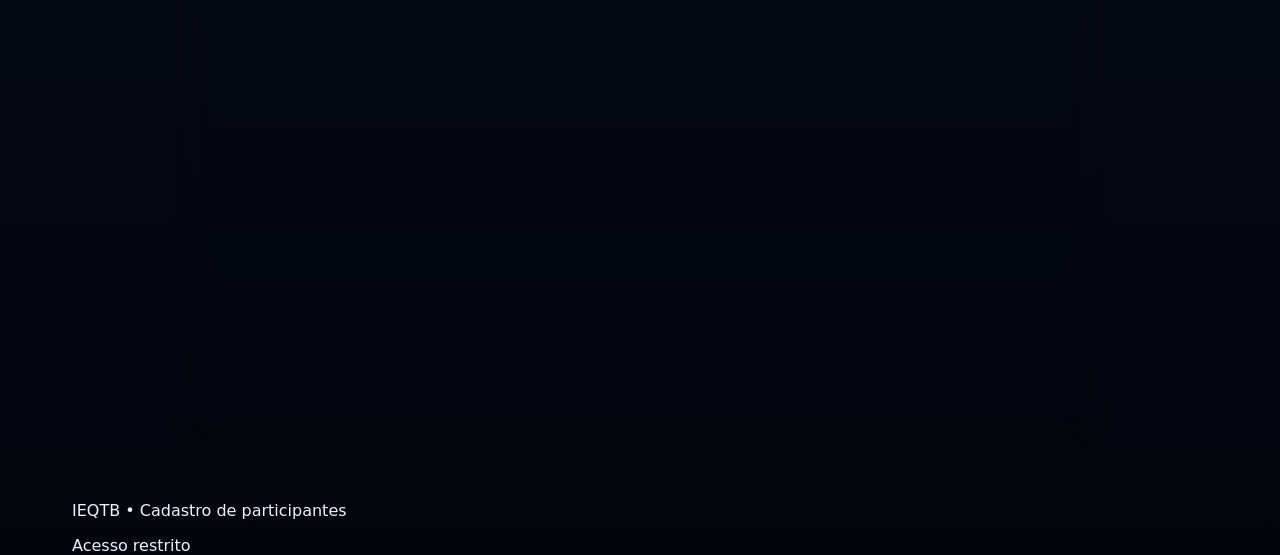
==== commit e1b20a2b: "Publish index.html" ====
--- a/index.html
+++ b/index.html
@@ -12,11 +12,17 @@
     <meta property="og:title" content="IEQTB | Congresso de Jovens 2026" />
     <meta property="og:description" content="Cadastro para o Congresso de Jovens IEQ Tobias Barreto - 13 de Junho 2026" />
     <meta property="og:image" content="./CARTAZJOVENS.png" />
-    <meta property="og:url" content="https://seu-site.github.io/IEQTB" />
+    <meta property="og:image:width" content="1200" />
+    <meta property="og:image:height" content="630" />
+    <meta property="og:image:alt" content="Congresso de Jovens IEQTB 2026" />
+    <meta property="og:url" content="https://ieqtb-congresso.vercel.app" />
     <meta property="og:type" content="website" />
+    <meta property="og:site_name" content="IEQTB Congresso de Jovens" />
     
     <!-- Twitter Card -->
     <meta name="twitter:card" content="summary_large_image" />
+    <meta name="twitter:image:alt" content="Congresso de Jovens IEQTB 2026" />
+
     <meta name="twitter:title" content="IEQTB | Congresso de Jovens 2026" />
     <meta name="twitter:description" content="Cadastro para o Congresso de Jovens IEQ Tobias Barreto" />
     <meta name="twitter:image" content="./CARTAZJOVENS.png" />
